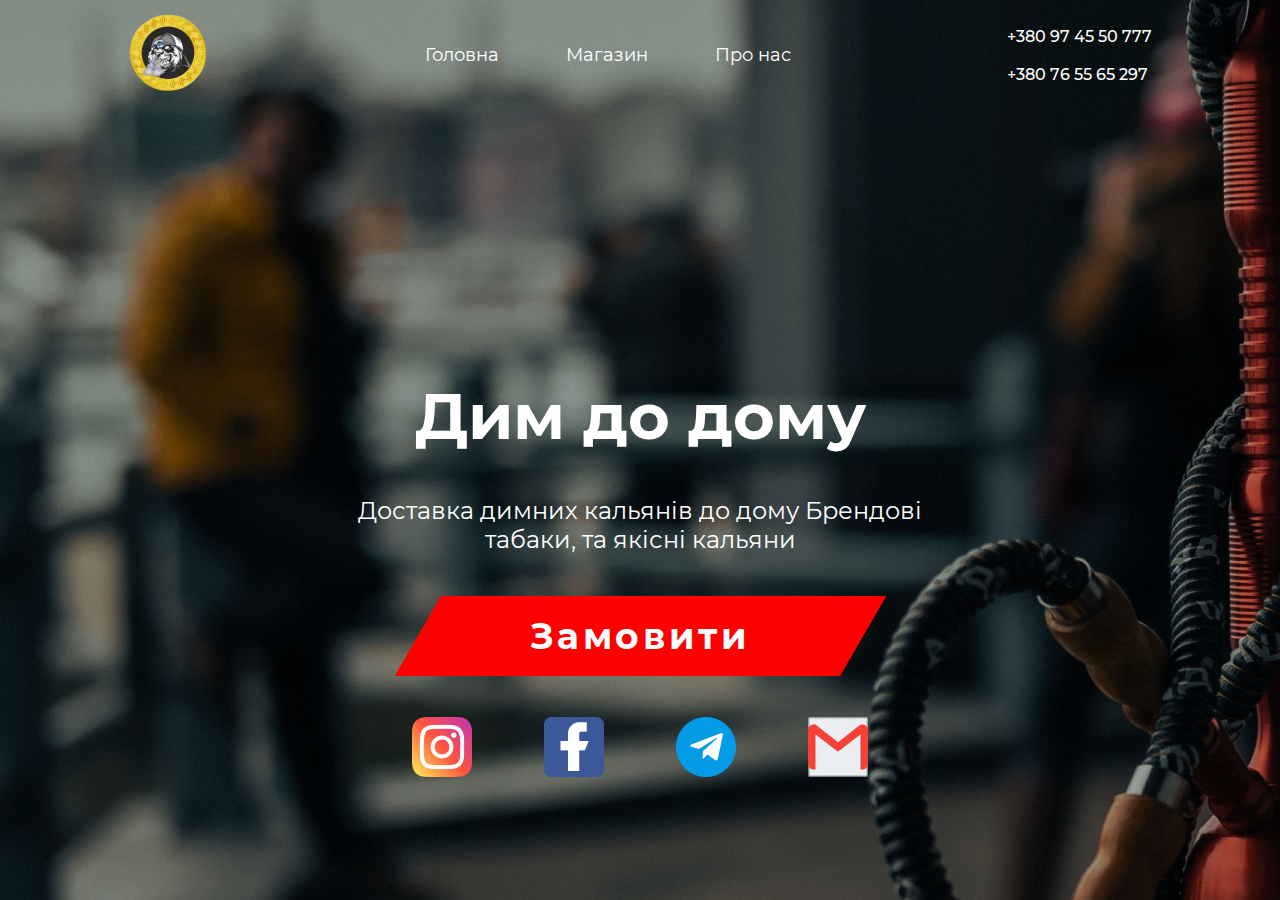
==== index.html @ 6d8af40a "Add files via upload" ====
<!DOCTYPE html>
<html lang="en">
<head>
    <meta charset="UTF-8">
    <meta http-equiv="X-UA-Compatible" content="IE=edge">
    <meta name="viewport" content="width=device-width, initial-scale=1.0">
    <title>Document</title>
    <link rel="stylesheet" href="Style/style.css">
    <link rel="stylesheet" href="Style/fonts.css">
</head>
<body>
    <div class="header">
        <div class="logo-image">
            <img src="Style/Images/Logo dym clear 1.png" alt="">
        </div>

        <span class="menu">
            <ul>
                <li><a href="#">Головна</a></li>
                <li><a href="store.html">Магазин</a></li>
                <li><a href="about.html">Про нас</a></li>
            </ul>
        </span>

        <div class="phones">
            <p>+380 97 45 50 777</p>
            <br>
            <p>+380 76 55 65 297</p>
        </div>

    </div>

    <div class="content">
        <p class="one">Дим до дому</p>
        <p style="text-align: center;" class="two">Доставка димних кальянів до дому Брендові 
            <br>
        табаки, та якісні кальяни</p>

        <a href="store.html">
            <div class="button">
                <div class="borders"></div>
                <div class="txt">
                    <p>Замовити</p>
                </div>
            </div>
        </a>

        <div class="social">
            <div class="soc s-i"><img src="Style/Images/social/Vector-inst.png" alt=""></div>
            <div class="soc s-f"><img src="Style/Images/social/Vector-faceb.png" alt=""></div>
            <div class="soc s-t"><img src="Style/Images/social/Vector-teleg.png" alt=""></div>
            <div class="soc s-g"><img src="Style/Images/social/Vector-gmail.png" alt=""></div>
        </div>
            
    </div>

</body>
</html>
---- Style/style.css ----
*{
    margin: 0;
    padding: 0;
    box-sizing: border-box;
}

body{
    background-image: url(Images/Background.png);
    display: flex;
    flex-direction: column;
    align-items: center;    
}

.header{
    width: 80%;
    height: 110px;
    display: flex;
    justify-content: space-between;
    align-items: center;
    /* margin-left: 10%; */
}

.menu{
    width: 500px;
}

.menu>ul{
    display: flex;
    justify-content: space-evenly;
}

.menu ul>li{
    list-style: none;
}

.menu ul li>a{
    font-size: 18px;
    text-decoration: none;
    font-family: 'Montserrat-400';
    color: white;
}

.menu ul li>a:hover{
    color: thistle;
}

.phones{
    font-size: 16px;
    font-family: 'Montserrat-500';
    color: white;
}

.content{
    width: 600px;
    min-height: 400px;
    /* background-color: rgba(0, 0, 0, 0.5); */
    margin-top: 267px;
    display: flex;
    flex-direction: column;
    align-items: center;
    justify-content: space-between;
    color: white;
}

.content >.one{
    font-size: 64px;
    font-family: 'Montserrat-700';
}

.content >.two{
    font-size: 24px;
    font-family: 'Montserrat-400';
}

.button{
    width: 445px;
    height: 80px;
    display: flex;
    align-items: center;
    justify-content: center;
    font-size: 36px;
    font-family: 'Montserrat-700';
    letter-spacing: 0.1em;
    cursor: pointer;
    text-transform: none;
}

.borders, .txt:hover{
    background-color: #FF0000;
}

a{
    color: white;
}

.txt{
    position: absolute;
}

.borders{
    border: 6px solid #FF0000;  
    transform: skew(-30deg, 0);
    position: absolute;
    width: 445px;
    height: 80px;
}

.social{
    width: 100%;
    display: flex;
    justify-content: space-evenly;
}

.soc{
    width: 60px;
    height: 60px;
    display: flex;
    justify-content: center;
    align-items: center;
    cursor: pointer;
}

.s-i{
    background-image: url(Images/social/Vector-bg-inst.png);
}

.s-f{
    background-image: url(Images/social/Vector-bg-face.png);
}

.s-t{
    background-image: url(Images/social/Vector-bg-teleg.png);
}

.s-g{
    background-image: url(Images/social/Vector-bg-gmail.png);
    background-repeat: no-repeat;
    background-size: 60px 60px;
}
---- Style/fonts.css ----
@font-face{
    src: url(Fonts/Montserrat/Montserrat-100.ttf);
    font-family: 'Montserrat-100';
}

@font-face{
    src: url(Fonts/Montserrat/Montserrat-200.ttf);
    font-family: 'Montserrat-200';
}

@font-face{
    src: url(Fonts/Montserrat/Montserrat-300.ttf);
    font-family: 'Montserrat-300';
}

@font-face{
    src: url(Fonts/Montserrat/Montserrat-400.ttf);
    font-family: 'Montserrat-400';
}

@font-face{
    src: url(Fonts/Montserrat/Montserrat-500.ttf);
    font-family: 'Montserrat-500';
}

@font-face{
    src: url(Fonts/Montserrat/Montserrat-600.ttf);
    font-family: 'Montserrat-600';
}

@font-face{
    src: url(Fonts/Montserrat/Montserrat-700.ttf);
    font-family: 'Montserrat-700';
}

@font-face{
    src: url(Fonts/Montserrat/Montserrat-800.ttf);
    font-family: 'Montserrat-800';
}

@font-face{
    src: url(Fonts/Montserrat/Montserrat-900.ttf);
    font-family: 'Montserrat-900';
}

@font-face{
    src: url(Fonts/Montserrat/Montserrat-400-Italic.ttf);
    font-family: 'Montserrat-400-italic';
}

@font-face{
    src: url(Fonts/Montserrat/Montserrat-600-Italic.ttf);
    font-family: 'Montserrat-600-italic';
}

@font-face{
    src: url(Fonts/Montserrat/Montserrat-300-Italic.ttf);
    font-family: 'Montserrat-300-italic';
}
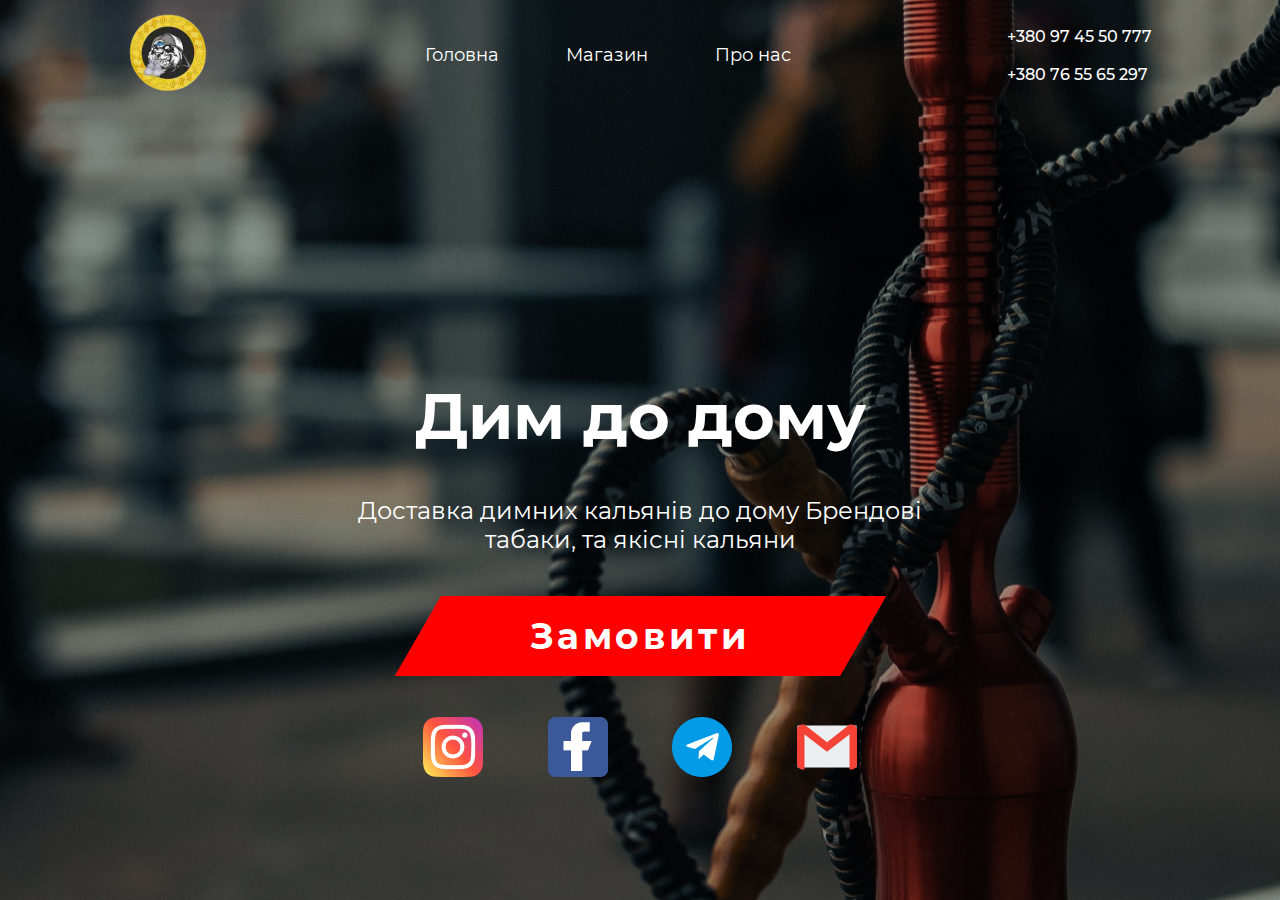
==== commit 2d0a4611: "Add files via upload" ====
--- a/index.html
+++ b/index.html
@@ -1,5 +1,6 @@
 <!DOCTYPE html>
 <html lang="en">
+
 <head>
     <meta charset="UTF-8">
     <meta http-equiv="X-UA-Compatible" content="IE=edge">
@@ -8,21 +9,42 @@
     <link rel="stylesheet" href="Style/style.css">
     <link rel="stylesheet" href="Style/fonts.css">
 </head>
+
 <body>
     <div class="header">
         <div class="logo-image">
             <img src="Style/Images/Logo dym clear 1.png" alt="">
         </div>
 
-        <span class="menu">
+        <div class="menu">
             <ul>
                 <li><a href="#">Головна</a></li>
                 <li><a href="store.html">Магазин</a></li>
                 <li><a href="about.html">Про нас</a></li>
             </ul>
-        </span>
 
-        <div class="phones">
+
+        </div>
+
+        <div class="mobile-menu">
+            <div class="burger-menu">
+                <ul>
+                    <li><a href="#">Головна</a></li>
+                    <li><a href="store.html">Магазин</a></li>
+                    <li><a href="about.html">Про нас</a></li>
+                </ul>
+            </div>
+
+            <div class="burger">
+                <div class="lines line-one close"></div>
+                <div class="lines line-two close"></div>
+                <div class="lines line-three"></div>
+            </div>
+        </div>
+
+
+
+        <div class="phones h-p">
             <p>+380 97 45 50 777</p>
             <br>
             <p>+380 76 55 65 297</p>
@@ -51,8 +73,18 @@
             <div class="soc s-t"><img src="Style/Images/social/Vector-teleg.png" alt=""></div>
             <div class="soc s-g"><img src="Style/Images/social/Vector-gmail.png" alt=""></div>
         </div>
+
+        <div class="phones f-p">
+            <p>+380 97 45 50 777</p>
+            <br>
+            <p>+380 76 55 65 297</p>
+        </div>
             
     </div>
+    <script src="https://cdnjs.cloudflare.com/ajax/libs/jquery/3.6.0/jquery.min.js"
+        integrity="sha512-894YE6QWD5I59HgZOGReFYm4dnWc1Qt5NtvYSaNcOP+u1T9qYdvdihz0PPSiiqn/+/3e7Jo4EaG7TubfWGUrMQ=="
+        crossorigin="anonymous"></script>
+    <script src="script.js"></script>
+</body>
 
-</body>
-</html> +</html>--- a/Style/style.css
+++ b/Style/style.css
@@ -6,6 +6,9 @@
 
 body{
     background-image: url(Images/Background.png);
+    background-repeat: no-repeat;
+    background-position: center;
+    background-color: black;
     display: flex;
     flex-direction: column;
     align-items: center;    
@@ -51,7 +54,7 @@
 }
 
 .content{
-    width: 600px;
+    width: 50%px;
     min-height: 400px;
     /* background-color: rgba(0, 0, 0, 0.5); */
     margin-top: 267px;
@@ -85,10 +88,6 @@
     text-transform: none;
 }
 
-.borders, .txt:hover{
-    background-color: #FF0000;
-}
-
 a{
     color: white;
 }
@@ -103,6 +102,7 @@
     position: absolute;
     width: 445px;
     height: 80px;
+    background-color: #FF0000;
 }
 
 .social{
@@ -135,5 +135,192 @@
 .s-g{
     background-image: url(Images/social/Vector-bg-gmail.png);
     background-repeat: no-repeat;
-    background-size: 60px 60px;
+    background-size: 60px 43px;
+    background-position: center;
+}
+
+.f-p{
+    display: none;
+}
+
+
+
+/* ------------------------------------------------------------------------------------------------------------------------------------------------------------------------------ */
+/* ------------------------------------------------------------------------------------------------------------------------------------------------------------------------------ */
+/* ------------------------------------------------------------------------------------------------------------------------------------------------------------------------------ */
+/* ------------------------------------------------------------------------------------------------------------------------------------------------------------------------------ */
+/* ------------------------------------------------------------------------------------------------------------------------------------------------------------------------------ */
+/* ------------------------------------------------------------------------------------------------------------------------------------------------------------------------------ */
+/* ------------------------------------------------------------------------------------------------------------------------------------------------------------------------------ */
+/* ------------------------------------------------------------------------------------------------------------------------------------------------------------------------------ */
+/* -------------------------------------------------------------------------------ADAPTIVE--------------------------------------------------------------------------------------- */
+/* ------------------------------------------------------------------------------------------------------------------------------------------------------------------------------ */
+/* ------------------------------------------------------------------------------------------------------------------------------------------------------------------------------ */
+/* ------------------------------------------------------------------------------------------------------------------------------------------------------------------------------ */
+/* ------------------------------------------------------------------------------------------------------------------------------------------------------------------------------ */
+/* ------------------------------------------------------------------------------------------------------------------------------------------------------------------------------ */
+/* ------------------------------------------------------------------------------------------------------------------------------------------------------------------------------ */
+/* ------------------------------------------------------------------------------------------------------------------------------------------------------------------------------ */
+/* ------------------------------------------------------------------------------------------------------------------------------------------------------------------------------ */
+.mobile-menu{
+    width: 210px;
+    height: 140px;
+    display: flex;
+    justify-content: space-between;
+    margin-top: 50px;
+    position: absolute;
+    left: 50%;
+    display: none;
+}
+
+.burger-menu{
+    width: 157px;
+    height: 139px; 
+    background-color: white;
+    line-height: 30px;
+    display: none;
+    flex-direction: column;
+    align-items: center;
+    justify-content: space-evenly;
+}
+
+.burger-menu ul li>a{
+    font-size: 15px;
+    text-decoration: none;
+    font-family: 'Montserrat-400';
+    color: black;
+}
+
+.burger-menu ul>li{
+    list-style: none;
+}
+
+.burger{
+    width: 50px;
+    height: 40px;
+    display: flex;
+    flex-direction: column;
+    align-items: center;
+    justify-content: space-evenly;
+    cursor: pointer;
+    opacity: 0;
+}
+
+.lines{
+    width: 80%;
+    height: 4px;
+    background-color: white;
+    border-radius: 9px;
+}
+
+.close{
+    transition: .25s ease-in-out;
+}
+
+@media screen and (max-width: 914px){
+    
+    .h-p{
+        display: none;
+    }
+
+    .f-p{
+        width: 100%;
+        display: flex;
+        flex-direction: row;
+        justify-content: space-evenly;
+    }
+}
+
+@media screen and (max-width: 700px){
+
+    body{
+        background-position: center;
+        background-repeat: no-repeat;
+    }
+
+    .burger{
+        opacity: 1;
+        left: 61%;
+    }
+
+    .menu{
+        display: none;
+    }
+
+    .mobile-menu{
+        display: flex;
+        position: fixed;
+        left: 40%;
+        justify-content: flex-end;
+    }
+
+    .burger-menu{
+        padding: 20px 40px;
+    }
+
+    .borders{
+        width: 200px;
+        height: 50px;
+        background-color: transparent;
+        border: 2px solid red;
+    }
+
+    .button{
+        font-size: 22px;
+    }
+
+
+}
+
+@media screen and (max-width: 450px){
+
+    .content{
+        width: 250px;
+        /* padding-left: 50px; */
+    }
+
+    .f-p{
+        font-size: 13px;
+    }
+
+    .content>.one{
+        font-size: 30px;
+    }
+
+    .content>.two{
+        font-size: 15px;
+    }
+
+    .soc{
+        width: 30px;
+        height: 30px;
+    }
+
+    .s-i{
+        background-size: 30px 30px;
+    }
+    
+    .s-f{
+        background-size: 30px 30px;
+    }
+
+    .s-f>img{
+        width: 15px;
+    }
+    
+    .s-t{
+        background-size: 30px 30px;
+    }
+    
+    .s-g{
+        background-image: url(Images/social/Vector-bg-gmail.png);
+        background-repeat: no-repeat;
+        background-size: 20px 20px;
+        background-position: center;
+    }
+
+    .soc>img{
+        width: 20px;
+        height: 25px;
+    }
 }--- a/Style/fonts.css
+++ b/Style/fonts.css
@@ -56,4 +56,9 @@
 @font-face{
     src: url(Fonts/Montserrat/Montserrat-300-Italic.ttf);
     font-family: 'Montserrat-300-italic';
+}
+
+@font-face{
+    src: url(Fonts/Montserrat/Montserrat-800-Italic.ttf);
+    font-family: 'Montserrat-800-italic';
 }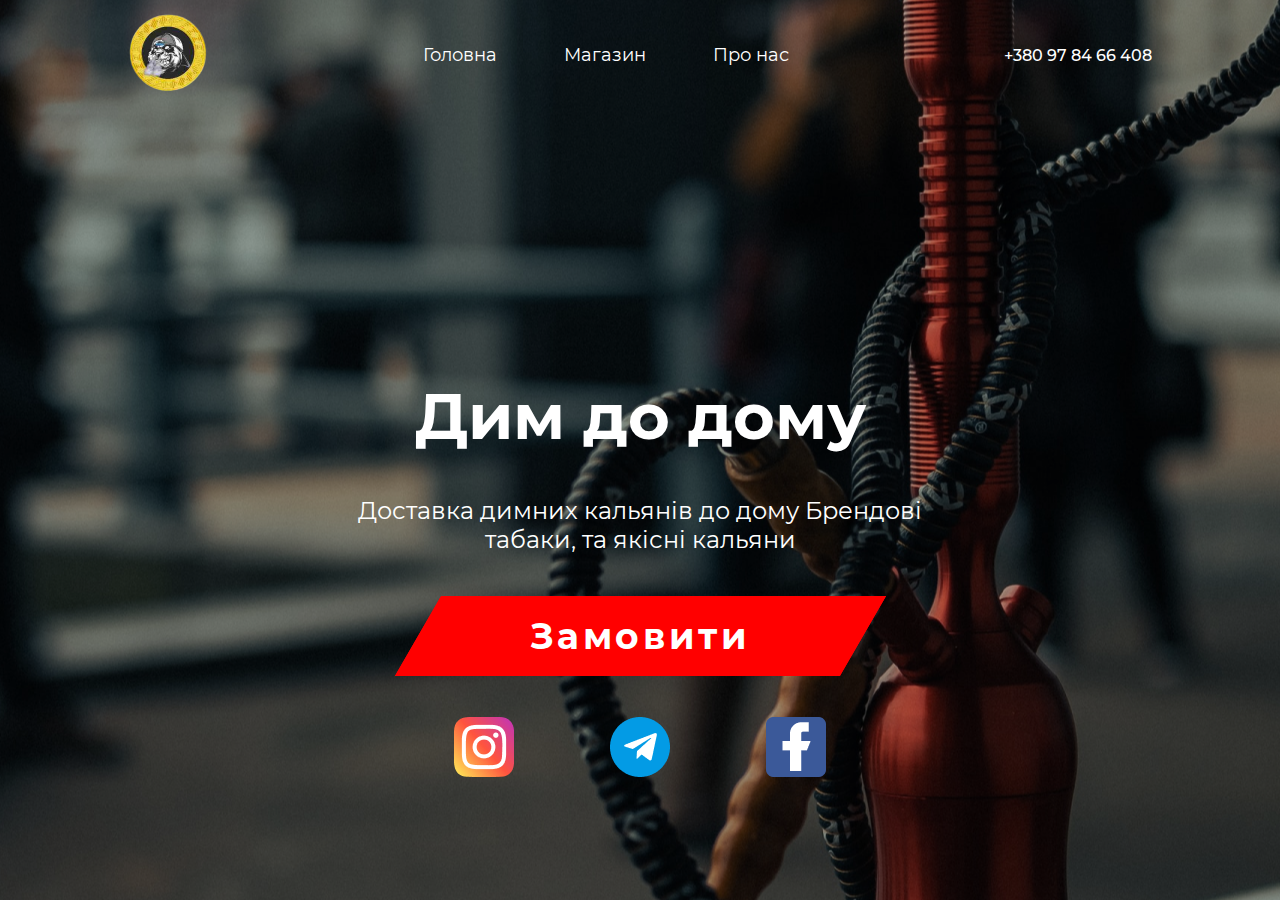
==== commit b9f6a875: "Add files via upload" ====
--- a/index.html
+++ b/index.html
@@ -45,9 +45,7 @@
 
 
         <div class="phones h-p">
-            <p>+380 97 45 50 777</p>
-            <br>
-            <p>+380 76 55 65 297</p>
+            <p>+380 97 84 66 408</p>
         </div>
 
     </div>
@@ -68,16 +66,23 @@
         </a>
 
         <div class="social">
-            <div class="soc s-i"><img src="Style/Images/social/Vector-inst.png" alt=""></div>
-            <div class="soc s-f"><img src="Style/Images/social/Vector-faceb.png" alt=""></div>
-            <div class="soc s-t"><img src="Style/Images/social/Vector-teleg.png" alt=""></div>
-            <div class="soc s-g"><img src="Style/Images/social/Vector-gmail.png" alt=""></div>
+
+            <a href="https://instagram.com/dymnyy_papa?igshid=1djfad8lj4jwy" target="_blank">
+                <div class="soc s-i"><img src="Style/Images/social/Vector-inst.png" alt=""></div> 
+            </a>
+
+            <a href="https://xn--80affa3aj0al.xn--80asehdb/#/im?p=@dymnyy_papa_channel" target="_blank">
+                <div class="soc s-t"><img src="Style/Images/social/Vector-teleg.png" alt=""></div>    
+            </a>
+
+            <a href="https://www.facebook.com/dymnyy.pappa" target="_blank">
+                <div class="soc s-f"><img src="Style/Images/social/Vector-faceb.png" alt=""></div>            
+            </a>
+
         </div>
 
         <div class="phones f-p">
-            <p>+380 97 45 50 777</p>
-            <br>
-            <p>+380 76 55 65 297</p>
+            <p>+380 97 84 66 408</p>
         </div>
             
     </div>
--- a/Style/style.css
+++ b/Style/style.css
@@ -20,7 +20,6 @@
     display: flex;
     justify-content: space-between;
     align-items: center;
-    /* margin-left: 10%; */
 }
 
 .menu{
@@ -56,7 +55,6 @@
 .content{
     width: 50%px;
     min-height: 400px;
-    /* background-color: rgba(0, 0, 0, 0.5); */
     margin-top: 267px;
     display: flex;
     flex-direction: column;
@@ -276,7 +274,6 @@
 
     .content{
         width: 250px;
-        /* padding-left: 50px; */
     }
 
     .f-p{
